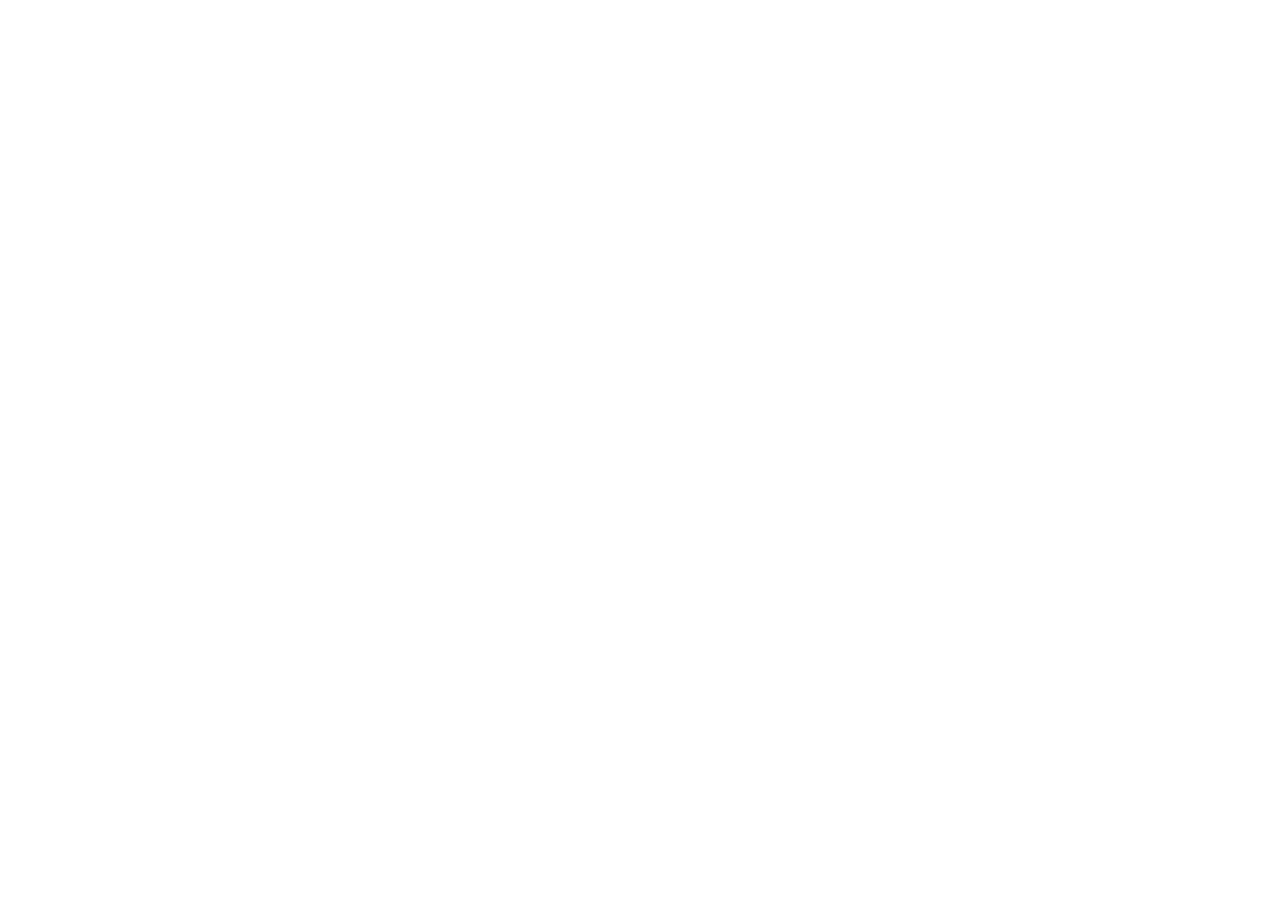
==== index.html @ 9285a858 "docs: Add index.html" ====
<!DOCTYPE html>
<html lang="ja">
<head>
    <meta charset="UTF-8">
    <meta name="viewport" content="width=device-width, initial-scale=1.0">
    <title>C3 | Creative Computing Club</title>
    <link rel="stylesheet" href="style.css">
</head>
<body>

</body>
</html>
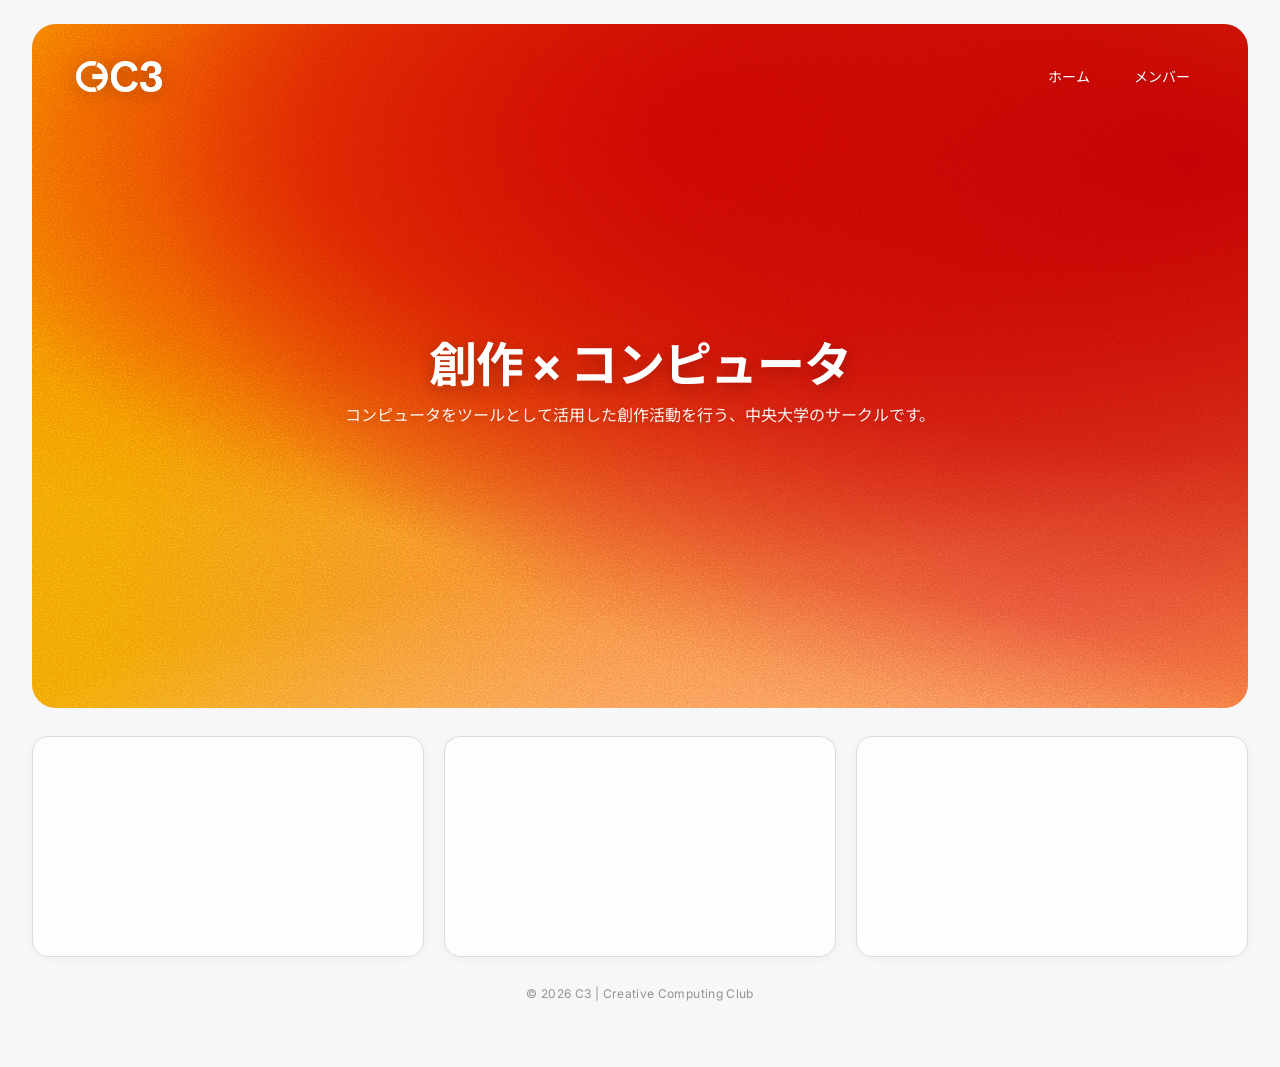
==== commit a59c778a: "feat: implement homepage layout with responsive hero and fluid typography" ====
--- a/index.html
+++ b/index.html
@@ -1,12 +1,116 @@
 <!DOCTYPE html>
 <html lang="ja">
+
 <head>
     <meta charset="UTF-8">
     <meta name="viewport" content="width=device-width, initial-scale=1.0">
     <title>C3 | Creative Computing Club</title>
-    <link rel="stylesheet" href="style.css">
+    <meta name="description" content="Creative Computing Club (C3) - コンピューティングとクリエイティビティの交差する場所">
+    <link rel="preconnect" href="https://fonts.googleapis.com">
+    <link rel="preconnect" href="https://fonts.gstatic.com" crossorigin>
+    <link
+        href="https://fonts.googleapis.com/css2?family=Inter:wght@400;500;600;700;800&family=Noto+Sans+JP:wght@400;500;600;700&display=swap"
+        rel="stylesheet">
+    <link rel="stylesheet" href="css/style.css">
 </head>
+
 <body>
 
+    <div class="site-container">
+        <!-- main visual -->
+        <header class="hero mesh-bg" id="hero">
+            <!-- navigation bar -->
+            <nav class="hero-nav" aria-label="Main Navigation">
+                <a href="/" class="main-logo">
+                    <img src="images/c3_logo_text_white.png" alt="C3 | Creative Computing Club" class="main-logo-img">
+                </a>
+
+                <!-- mobile menu toggle -->
+                <button type="button" class="menu-toggle" id="menu-toggle" aria-expanded="false"
+                    aria-controls="hero-menu" aria-label="メニューを開閉する">
+                    <span class="menu-toggle-bar"></span>
+                    <span class="menu-toggle-bar"></span>
+                    <span class="menu-toggle-bar"></span>
+                </button>
+
+                <!-- navigation links -->
+                <ul class="hero-menu" id="hero-menu">
+                    <li><a href="/" class="hero-menu-link">ホーム</a></li>
+                    <li><a href="/members/" class="hero-menu-link">メンバー</a></li>
+                </ul>
+            </nav>
+
+            <!-- hero content -->
+            <div class="hero-content">
+                <h1 class="hero-title">創作 &times; コンピュータ</h1>
+                <p class="hero-subtitle">コンピュータをツールとして活用した創作活動を行う、中央大学のサークルです。</p>
+            </div>
+        </header>
+
+        <!-- feature grid -->
+        <main>
+            <section class="section-grid" aria-label="Feature Grid">
+                <div class="grid-container">
+                    <div class="grid-item" id="grid-item-1"></div>
+                    <div class="grid-item" id="grid-item-2"></div>
+                    <div class="grid-item" id="grid-item-3"></div>
+                </div>
+            </section>
+        </main>
+
+        <!-- footer credit -->
+        <footer class="site-footer">
+            <p class="site-footer-text">&copy; 2026 C3 | Creative Computing Club</p>
+        </footer>
+    </div>
+
+    <!-- mobile menu script -->
+    <script>
+        document.addEventListener('DOMContentLoaded', () => {
+            const toggle = document.getElementById('menu-toggle');
+            const menu = document.getElementById('hero-menu');
+            const heroContent = document.querySelector('.hero-content');
+
+            function setMenuState(open) {
+                toggle.setAttribute('aria-expanded', open ? 'true' : 'false');
+                menu.classList.toggle('is-active', open);
+                if (heroContent) {
+                    heroContent.classList.toggle('is-blurred', open);
+                }
+            }
+
+            if (toggle && menu) {
+                toggle.addEventListener('click', (e) => {
+                    e.stopPropagation();
+                    const isExpanded = toggle.getAttribute('aria-expanded') === 'true';
+                    setMenuState(!isExpanded);
+                });
+
+                // close menu when clicking outside
+                document.addEventListener('click', (e) => {
+                    if (!toggle.contains(e.target) && !menu.contains(e.target) && menu.classList.contains('is-active')) {
+                        setMenuState(false);
+                    }
+                });
+
+                // close menu with escape key
+                document.addEventListener('keydown', (e) => {
+                    if (e.key === 'Escape' && menu.classList.contains('is-active')) {
+                        setMenuState(false);
+                        toggle.focus();
+                    }
+                });
+
+                // reset on resize to desktop
+                window.addEventListener('resize', () => {
+                    if (window.innerWidth >= 768 && menu.classList.contains('is-active')) {
+                        setMenuState(false);
+                    }
+                });
+            }
+        });
+    </script>
+
 </body>
-</html>
+
+</html>
--- a/css/style.css
+++ b/css/style.css
@@ -0,0 +1,351 @@
+/* reset */
+*,
+*::before,
+*::after {
+    box-sizing: border-box;
+    margin: 0;
+    padding: 0;
+}
+
+:root {
+    /* colors */
+    --bg-page: #f7f7f9;
+    --text-primary: #1a1a1a;
+    --text-secondary: #666666;
+    --text-hero: #ffffff;
+    --card-bg: rgba(255, 255, 255, 0.7);
+    --card-border: #d9d9df;
+
+    /* fonts: Inter for latin/numbers, Noto Sans CJK JP for japanese */
+    --font-base: 'Inter', 'Noto Sans CJK JP', 'Noto Sans JP', sans-serif;
+
+    /* fluid typography (320px to 1200px) */
+    --font-size-100: clamp(0.65rem, 0.61rem + 0.18vw, 0.75rem);
+    --font-size-200: clamp(0.75rem, 0.7rem + 0.23vw, 0.875rem);
+    --font-size-300: clamp(0.85rem, 0.8rem + 0.27vw, 1rem);
+    --font-size-400: clamp(0.95rem, 0.84rem + 0.55vw, 1.25rem);
+    --font-size-500: clamp(1.15rem, 0.93rem + 1.09vw, 1.75rem);
+    --font-size-600: clamp(1.35rem, 1.02rem + 1.64vw, 2.25rem);
+    --font-size-700: clamp(1.65rem, 1.16rem + 2.45vw, 3rem);
+}
+
+html,
+body {
+    width: 100%;
+    min-height: 100%;
+    background-color: var(--bg-page);
+    color: var(--text-primary);
+    font-family: var(--font-base);
+    font-size: var(--font-size-300);
+    line-height: 1.5;
+    -webkit-font-smoothing: antialiased;
+}
+
+a {
+    color: inherit;
+    text-decoration: none;
+}
+
+/* layout container */
+.site-container {
+    width: 100%;
+    max-width: 1280px;
+    margin: 0 auto;
+    padding: 16px 16px 48px;
+}
+
+@media (min-width: 768px) {
+    .site-container {
+        padding: 24px 32px 64px;
+    }
+}
+
+/* main visual */
+.hero {
+    container-type: inline-size;
+    container-name: hero;
+    width: 100%;
+    aspect-ratio: 1 / 1;
+    display: flex;
+    flex-direction: column;
+    justify-content: space-between;
+    overflow: hidden;
+    position: relative;
+    padding: 24px 20px;
+    border-radius: 20px;
+}
+
+@media (min-width: 768px) {
+    .hero {
+        aspect-ratio: 16 / 9;
+        padding: 36px 44px;
+        border-radius: 24px;
+    }
+}
+
+/* mesh gradient background */
+.mesh-bg {
+    background-color: #ffa200;
+    background-image:
+        radial-gradient(80% 80% at 50% 160%, #ffbc85 0%, rgba(255, 188, 133, 0.7) 50%, transparent 100%),
+        radial-gradient(85% 85% at 95% 20%, #ba0104 0%, rgba(186, 1, 4, 0.7) 50%, transparent 100%),
+        radial-gradient(65% 65% at 55% 15%, #db1102 0%, rgba(219, 17, 2, 0.7) 50%, transparent 100%),
+        radial-gradient(50% 50% at 25% 25%, #f36d00 0%, rgba(243, 109, 0, 0.7) 50%, transparent 100%),
+        radial-gradient(80% 80% at 85% 85%, #f86f49 0%, rgba(248, 111, 73, 0.7) 50%, transparent 100%),
+        radial-gradient(90% 90% at 20% 90%, #ee9905 0%, rgba(238, 153, 5, 0.7) 50%, transparent 100%);
+    position: relative;
+    isolation: isolate;
+}
+
+/* noise overlay */
+.mesh-bg::after {
+    content: "";
+    position: absolute;
+    inset: 0;
+    opacity: 0.8;
+    background-image: url("data:image/svg+xml,%3Csvg viewBox='0 0 200 200' xmlns='http://www.w3.org/2000/svg'%3E%3Cfilter id='noiseFilter'%3E%3CfeTurbulence type='fractalNoise' baseFrequency='0.65' numOctaves='3' stitchTiles='stitch'/%3E%3CfeColorMatrix type='saturate' values='0'/%3E%3C/filter%3E%3Crect width='100%25' height='100%25' filter='url(%23noiseFilter)'/%3E%3C/svg%3E");
+    background-repeat: repeat;
+    background-size: 200px 200px;
+    mix-blend-mode: overlay;
+    pointer-events: none;
+    border-radius: inherit;
+}
+
+/* navigation */
+.hero-nav {
+    position: static;
+    display: flex;
+    align-items: center;
+    justify-content: space-between;
+    width: 100%;
+}
+
+.main-logo {
+    display: flex;
+    align-items: center;
+    line-height: 0;
+    position: relative;
+    z-index: 50;
+}
+
+.main-logo-img {
+    height: clamp(20px, 3.5cqw, 32px);
+    width: auto;
+    object-fit: contain;
+    filter: drop-shadow(0 2px 8px rgba(0, 0, 0, 0.25));
+}
+
+/* mobile menu toggle */
+.menu-toggle {
+    width: clamp(28px, 4.8cqw, 36px);
+    height: clamp(28px, 4.8cqw, 36px);
+    aspect-ratio: 1 / 1;
+    display: flex;
+    flex-direction: column;
+    justify-content: center;
+    align-items: center;
+    gap: 5px;
+    background: transparent;
+    border: none;
+    cursor: pointer;
+    padding: 0;
+    position: relative;
+    z-index: 50;
+}
+
+.menu-toggle-bar {
+    width: 80%;
+    height: 2px;
+    background-color: var(--text-hero);
+    border-radius: 2px;
+    transition: transform 0.25s ease, opacity 0.25s ease;
+    box-shadow: 0 1px 3px rgba(0, 0, 0, 0.4);
+}
+
+.menu-toggle[aria-expanded="true"] .menu-toggle-bar:nth-child(1) {
+    transform: translateY(7px) rotate(45deg);
+}
+
+.menu-toggle[aria-expanded="true"] .menu-toggle-bar:nth-child(2) {
+    opacity: 0;
+}
+
+.menu-toggle[aria-expanded="true"] .menu-toggle-bar:nth-child(3) {
+    transform: translateY(-7px) rotate(-45deg);
+}
+
+/* mobile menu overlay */
+.hero-menu {
+    position: absolute;
+    inset: 0;
+    list-style: none;
+    background: transparent;
+    backdrop-filter: blur(18px);
+    -webkit-backdrop-filter: blur(18px);
+    border-radius: inherit;
+    display: flex;
+    flex-direction: column;
+    justify-content: center;
+    align-items: flex-end;
+    padding: 24px;
+    gap: 16px;
+    z-index: 20;
+
+    opacity: 0;
+    visibility: hidden;
+    transition: opacity 0.3s ease, visibility 0.3s ease;
+}
+
+.hero-menu.is-active {
+    opacity: 1;
+    visibility: visible;
+}
+
+.hero-menu-link {
+    font-size: var(--font-size-400);
+    font-weight: normal;
+    color: var(--text-hero);
+    text-align: right;
+    display: inline-block;
+    padding: 8px 0;
+    text-shadow: 0 2px 10px rgba(0, 0, 0, 0.28);
+    filter: drop-shadow(0 2px 6px rgba(0, 0, 0, 0.18));
+    transition: transform 0.2s ease, opacity 0.2s ease;
+}
+
+.hero-menu-link:hover {
+    transform: translateX(-4px);
+    opacity: 0.85;
+}
+
+/* desktop navigation */
+@media (min-width: 768px) {
+    .menu-toggle {
+        display: none;
+    }
+
+    .hero-menu {
+        position: static;
+        inset: auto;
+        background: transparent;
+        backdrop-filter: none;
+        -webkit-backdrop-filter: none;
+        flex-direction: row;
+        align-items: center;
+        justify-content: flex-end;
+        padding: 0;
+        gap: 16px;
+        opacity: 1;
+        visibility: visible;
+        transform: none;
+    }
+
+    .hero-menu-link {
+        font-size: var(--font-size-200);
+        font-weight: normal;
+        text-align: left;
+        padding: 6px 14px;
+        border-radius: 8px;
+        background-color: transparent;
+        filter: none;
+        text-shadow: 0 1px 4px rgba(0, 0, 0, 0.2);
+        transition: background-color 0.25s ease, opacity 0.25s ease;
+    }
+
+    .hero-menu-link:hover {
+        transform: none;
+        opacity: 1;
+        background-color: rgba(255, 255, 255, 0.2);
+    }
+}
+
+/* hero content */
+.hero-content {
+    position: relative;
+    z-index: 2;
+    display: flex;
+    flex-direction: column;
+    justify-content: center;
+    align-items: center;
+    text-align: center;
+    width: 100%;
+    max-width: 900px;
+    color: var(--text-hero);
+    margin: auto;
+    transition: filter 0.3s ease, opacity 0.3s ease;
+}
+
+.hero-content.is-blurred {
+    filter: blur(8px);
+}
+
+.hero-title {
+    font-size: var(--font-size-700);
+    font-weight: bold;
+    letter-spacing: -0.025em;
+    line-height: 1.12;
+    text-shadow: 0 4px 16px rgba(0, 0, 0, 0.25);
+    margin-bottom: 12px;
+    text-align: center;
+}
+
+.hero-subtitle {
+    font-size: var(--font-size-300);
+    font-weight: normal;
+    line-height: 1.5;
+    text-shadow: 0 2px 8px rgba(0, 0, 0, 0.2);
+    opacity: 0.94;
+    max-width: 600px;
+    text-align: center;
+}
+
+/* grid section */
+.section-grid {
+    width: 100%;
+    padding-top: 20px;
+}
+
+@media (min-width: 768px) {
+    .section-grid {
+        padding-top: 28px;
+    }
+}
+
+.grid-container {
+    width: 100%;
+    display: grid;
+    grid-template-columns: 1fr;
+    gap: 16px;
+}
+
+@media (min-width: 768px) {
+    .grid-container {
+        grid-template-columns: repeat(3, 1fr);
+        gap: 20px;
+    }
+}
+
+.grid-item {
+    aspect-ratio: 16 / 9;
+    width: 100%;
+    background-color: var(--card-bg);
+    border: 1px solid var(--card-border);
+    border-radius: 16px;
+    backdrop-filter: blur(12px);
+    -webkit-backdrop-filter: blur(12px);
+    box-shadow: 0 2px 8px rgba(0, 0, 0, 0.04);
+}
+
+/* footer */
+.site-footer {
+    width: 100%;
+    padding-top: 28px;
+    text-align: center;
+}
+
+.site-footer-text {
+    color: var(--text-primary);
+    opacity: 0.45;
+    font-size: var(--font-size-100);
+    letter-spacing: 0.03em;
+}
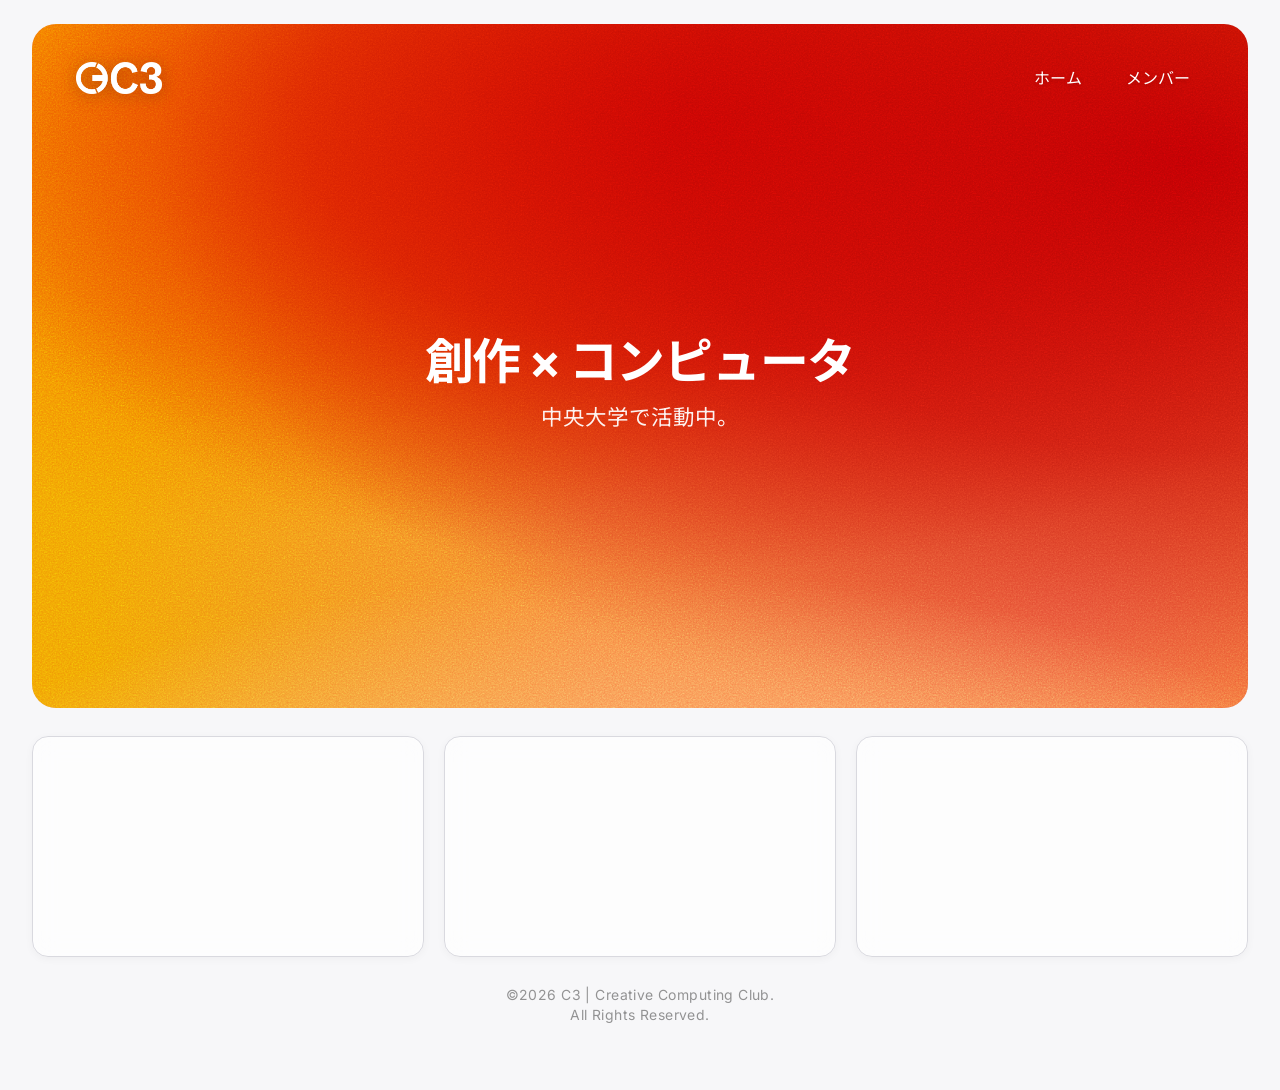
==== commit c11ec246: "style: adjust typography scale and refine homepage content" ====
--- a/index.html
+++ b/index.html
@@ -43,7 +43,7 @@
             <!-- hero content -->
             <div class="hero-content">
                 <h1 class="hero-title">創作 &times; コンピュータ</h1>
-                <p class="hero-subtitle">コンピュータをツールとして活用した創作活動を行う、中央大学のサークルです。</p>
+                <p class="hero-subtitle">中央大学で活動中。</p>
             </div>
         </header>
 
@@ -60,7 +60,10 @@
 
         <!-- footer credit -->
         <footer class="site-footer">
-            <p class="site-footer-text">&copy; 2026 C3 | Creative Computing Club</p>
+            <p class="site-footer-text">
+                &copy;2026 C3 | Creative Computing Club.
+                <br />All Rights Reserved.
+            </p>
         </footer>
     </div>
 
--- a/css/style.css
+++ b/css/style.css
@@ -13,6 +13,8 @@
     --text-primary: #1a1a1a;
     --text-secondary: #666666;
     --text-hero: #ffffff;
+    --color-primary: #ff4500;
+    --color-main: var(--color-primary);
     --card-bg: rgba(255, 255, 255, 0.7);
     --card-border: #d9d9df;
 
@@ -20,13 +22,13 @@
     --font-base: 'Inter', 'Noto Sans CJK JP', 'Noto Sans JP', sans-serif;
 
     /* fluid typography (320px to 1200px) */
-    --font-size-100: clamp(0.65rem, 0.61rem + 0.18vw, 0.75rem);
-    --font-size-200: clamp(0.75rem, 0.7rem + 0.23vw, 0.875rem);
-    --font-size-300: clamp(0.85rem, 0.8rem + 0.27vw, 1rem);
-    --font-size-400: clamp(0.95rem, 0.84rem + 0.55vw, 1.25rem);
-    --font-size-500: clamp(1.15rem, 0.93rem + 1.09vw, 1.75rem);
-    --font-size-600: clamp(1.35rem, 1.02rem + 1.64vw, 2.25rem);
-    --font-size-700: clamp(1.65rem, 1.16rem + 2.45vw, 3rem);
+    --font-size-100: clamp(0.75rem, 0.73rem + 0.11vw, 0.8125rem);
+    --font-size-200: clamp(0.875rem, 0.85rem + 0.11vw, 0.9375rem);
+    --font-size-300: clamp(1rem, 0.97rem + 0.14vw, 1.075rem);
+    --font-size-400: clamp(1.125rem, 1.08rem + 0.23vw, 1.25rem);
+    --font-size-500: clamp(1.35rem, 1.24rem + 0.55vw, 1.65rem);
+    --font-size-600: clamp(1.6rem, 1.41rem + 0.95vw, 2.125rem);
+    --font-size-700: clamp(2rem, 1.69rem + 1.55vw, 2.85rem);
 }
 
 html,
@@ -71,7 +73,7 @@
     justify-content: space-between;
     overflow: hidden;
     position: relative;
-    padding: 24px 20px;
+    padding: 20px;
     border-radius: 20px;
 }
 
@@ -284,18 +286,16 @@
     font-weight: bold;
     letter-spacing: -0.025em;
     line-height: 1.12;
-    text-shadow: 0 4px 16px rgba(0, 0, 0, 0.25);
     margin-bottom: 12px;
     text-align: center;
 }
 
 .hero-subtitle {
-    font-size: var(--font-size-300);
+    font-size: var(--font-size-400);
     font-weight: normal;
     line-height: 1.5;
-    text-shadow: 0 2px 8px rgba(0, 0, 0, 0.2);
     opacity: 0.94;
-    max-width: 600px;
+    max-width: 720px;
     text-align: center;
 }
 
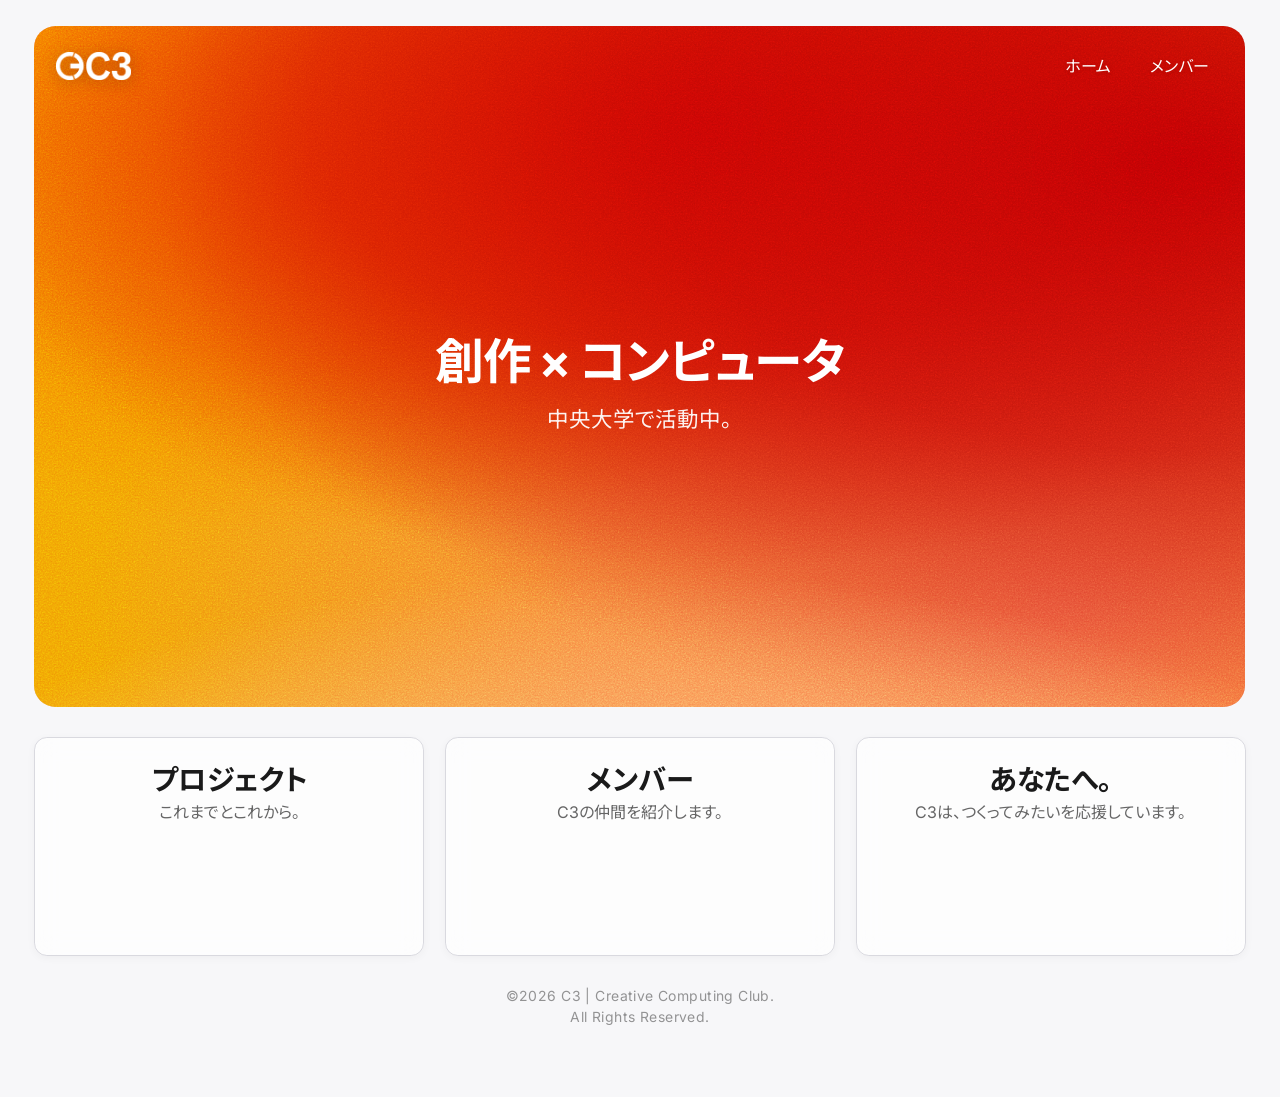
==== commit 3146858f: "refactor: modularize css and create shared header/footer components" ====
--- a/index.html
+++ b/index.html
@@ -5,13 +5,16 @@
     <meta charset="UTF-8">
     <meta name="viewport" content="width=device-width, initial-scale=1.0">
     <title>C3 | Creative Computing Club</title>
-    <meta name="description" content="Creative Computing Club (C3) - コンピューティングとクリエイティビティの交差する場所">
+    <meta name="description"
+        content="C3 | Creative Computing Club - 中央大学市ヶ谷田町キャンパス（国際情報学部/iTL）を拠点に、コンピュータをツールとして用いた創作活動を展開するサークルです。">
     <link rel="preconnect" href="https://fonts.googleapis.com">
     <link rel="preconnect" href="https://fonts.gstatic.com" crossorigin>
     <link
         href="https://fonts.googleapis.com/css2?family=Inter:wght@400;500;600;700;800&family=Noto+Sans+JP:wght@400;500;600;700&display=swap"
         rel="stylesheet">
-    <link rel="stylesheet" href="css/style.css">
+    <link rel="stylesheet" href="css/common.css">
+    <link rel="stylesheet" href="css/index.css">
+    <script src="/js/components.js" defer></script>
 </head>
 
 <body>
@@ -51,20 +54,24 @@
         <main>
             <section class="section-grid" aria-label="Feature Grid">
                 <div class="grid-container">
-                    <div class="grid-item" id="grid-item-1"></div>
-                    <div class="grid-item" id="grid-item-2"></div>
-                    <div class="grid-item" id="grid-item-3"></div>
+                    <a href="#" class="grid-item" id="grid-item-1">
+                        <h2 class="grid-item-title">プロジェクト</h2>
+                        <p class="grid-item-subtitle">これまでとこれから。</p>
+                    </a>
+                    <a href="/members/" class="grid-item" id="grid-item-2">
+                        <h2 class="grid-item-title">メンバー</h2>
+                        <p class="grid-item-subtitle">C3の仲間を紹介します。</p>
+                    </a>
+                    <a href="#" class="grid-item" id="grid-item-3">
+                        <h2 class="grid-item-title">あなたへ。</h2>
+                        <p class="grid-item-subtitle">C3は、つくってみたいを応援しています。</p>
+                    </a>
                 </div>
             </section>
         </main>
 
         <!-- footer credit -->
-        <footer class="site-footer">
-            <p class="site-footer-text">
-                &copy;2026 C3 | Creative Computing Club.
-                <br />All Rights Reserved.
-            </p>
-        </footer>
+        <site-footer></site-footer>
     </div>
 
     <!-- mobile menu script -->
--- a/css/common.css
+++ b/css/common.css
@@ -0,0 +1,366 @@
+/* reset */
+*,
+*::before,
+*::after {
+    box-sizing: border-box;
+    margin: 0;
+    padding: 0;
+}
+
+:root {
+    /* colors */
+    --bg-page: #f7f7f9;
+    /* page canvas background */
+    --text-primary: #1a1a1a;
+    /* body text and primary headings */
+    --text-secondary: #666666;
+    /* secondary text, captions, and muted labels */
+    --text-hero: #ffffff;
+    /* high-contrast text on hero or dark backgrounds */
+    --color-primary: #ff4500;
+    /* brand accent, primary buttons, key highlights */
+    --color-primary-rgb: 255, 69, 0;
+    /* rgb channels for opacity mixing */
+    --color-main: var(--color-primary);
+    /* alias for primary brand accent */
+    --header-link-hover-opacity: 0.08;
+    /* site-header link hover background opacity */
+    --header-link-hover-bg: rgba(var(--color-primary-rgb), var(--header-link-hover-opacity));
+    /* site-header link hover background color */
+    --card-bg: rgba(255, 255, 255, 0.7);
+    /* glass card and panel background */
+    --card-border: #d9d9df;
+    /* subtle border for glass cards and panels */
+    --header-bg: #242428;
+    /* common header gray background */
+    --header-border: rgba(255, 255, 255, 0.08);
+    /* subtle border for dark header */
+    --header-text: #ffffff;
+    /* header navigation text */
+
+    /* shadows */
+    --shadow-sm: 0 1px 3px rgba(0, 0, 0, 0.06);
+    /* low elevation, default buttons and small items */
+    --shadow-md: 0 4px 12px rgba(0, 0, 0, 0.08);
+    /* medium elevation, hovered items and popovers */
+    --shadow-card: 0 2px 8px rgba(0, 0, 0, 0.04);
+    /* soft ambient shadow for cards and containers */
+    --drop-shadow-sm: drop-shadow(0 2px 4px rgba(0, 0, 0, 0.15));
+    /* subtle outline for small transparent graphics */
+    --drop-shadow-md: drop-shadow(0 2px 8px rgba(0, 0, 0, 0.25));
+    /* prominent outline for logos and transparent assets */
+
+    /* interactions */
+    --hover-darken: brightness(0.90);
+    /* slight tone reduction on hover */
+    --active-darken: brightness(0.82);
+    /* deeper tone reduction on click or press */
+    --transition-fast: 0.2s ease;
+    /* quick timing for hover, active, and focus states */
+
+    /* fonts: "Inter" for latin/numbers, "Noto Sans CJK JP" for japanese */
+    --font-base: 'Inter', 'Noto Sans CJK JP', 'Noto Sans JP', sans-serif;
+
+    /* font size (320px to 1200px) */
+    --font-size-100: clamp(0.75rem, 0.73rem + 0.11vw, 0.8125rem);
+    /* captions, fine print, and footer text */
+    --font-size-200: clamp(0.875rem, 0.85rem + 0.11vw, 0.9375rem);
+    /* buttons, navigation links, and small labels */
+    --font-size-300: clamp(1rem, 0.97rem + 0.14vw, 1.075rem);
+    /* default body reading text */
+    --font-size-400: clamp(1.125rem, 1.08rem + 0.23vw, 1.25rem);
+    /* subheadings, lead text, and hero subtitle */
+    --font-size-500: clamp(1.25rem, 1.1rem + 0.73vw, 1.65rem);
+    /* tertiary headings and sub-section titles */
+    --font-size-600: clamp(1.4rem, 1.14rem + 1.32vw, 2.125rem);
+    /* secondary headings and section titles */
+    --font-size-700: clamp(1.65rem, 1.21rem + 2.18vw, 2.85rem);
+    /* primary display headings and hero title */
+}
+
+html,
+body {
+    width: 100%;
+    min-height: 100%;
+    background-color: var(--bg-page);
+    color: var(--text-primary);
+    font-family: var(--font-base);
+    font-size: var(--font-size-300);
+    line-height: 1.5;
+    -webkit-font-smoothing: antialiased;
+    font-feature-settings: "palt" 1;
+    hanging-punctuation: first last;
+    text-spacing-trim: trim-start;
+}
+
+a {
+    color: inherit;
+    text-decoration: none;
+}
+
+/* layout container */
+.site-container {
+    width: 100%;
+    max-width: 1280px;
+    margin: 0 auto;
+    padding: 1rem 1rem 3rem;
+}
+
+@media (min-width: 768px) {
+    .site-container {
+        padding: 1.5rem 2rem 4rem;
+    }
+}
+
+/* footer */
+.site-footer {
+    width: 100%;
+    padding-top: 1.75rem;
+    text-align: center;
+}
+
+.site-footer-text {
+    color: var(--text-primary);
+    opacity: 0.45;
+    font-size: var(--font-size-100);
+    letter-spacing: 0.03em;
+}
+
+/* buttons */
+.btn {
+    display: inline-flex;
+    align-items: center;
+    justify-content: center;
+    padding: 0.625rem 1.5rem;
+    border-radius: 0.375rem;
+    font-size: var(--font-size-200);
+    font-weight: 500;
+    line-height: 1.5;
+    cursor: pointer;
+    border: none;
+    text-decoration: none;
+    box-shadow: var(--shadow-sm);
+    transition: filter var(--transition-fast),
+        box-shadow var(--transition-fast),
+        transform var(--transition-fast);
+}
+
+.btn:hover {
+    filter: var(--hover-darken);
+    box-shadow: var(--shadow-md);
+}
+
+.btn:active {
+    filter: var(--active-darken);
+    transform: translateY(1px);
+}
+
+.btn-primary {
+    background-color: var(--color-primary);
+    color: var(--text-hero);
+}
+
+.btn-secondary {
+    background-color: #ffffff;
+    color: var(--text-primary);
+    border: 1px solid var(--card-border);
+}
+
+/* mesh gradient background */
+.mesh-bg {
+    background-color: #ffa200;
+    background-image:
+        radial-gradient(80% 80% at 50% 160%, #ffbc85 0%, rgba(255, 188, 133, 0.7) 50%, transparent 100%),
+        radial-gradient(85% 85% at 95% 20%, #ba0104 0%, rgba(186, 1, 4, 0.7) 50%, transparent 100%),
+        radial-gradient(65% 65% at 55% 15%, #db1102 0%, rgba(219, 17, 2, 0.7) 50%, transparent 100%),
+        radial-gradient(50% 50% at 25% 25%, #f36d00 0%, rgba(243, 109, 0, 0.7) 50%, transparent 100%),
+        radial-gradient(80% 80% at 85% 85%, #f86f49 0%, rgba(248, 111, 73, 0.7) 50%, transparent 100%),
+        radial-gradient(90% 90% at 20% 90%, #ee9905 0%, rgba(238, 153, 5, 0.7) 50%, transparent 100%);
+    position: relative;
+    isolation: isolate;
+}
+
+/* noise overlay */
+.mesh-bg::after {
+    content: "";
+    position: absolute;
+    inset: 0;
+    opacity: 0.8;
+    background-image: url("data:image/svg+xml,%3Csvg viewBox='0 0 200 200' xmlns='http://www.w3.org/2000/svg'%3E%3Cfilter id='noiseFilter'%3E%3CfeTurbulence type='fractalNoise' baseFrequency='0.65' numOctaves='3' stitchTiles='stitch'/%3E%3CfeColorMatrix type='saturate' values='0'/%3E%3C/filter%3E%3Crect width='100%25' height='100%25' filter='url(%23noiseFilter)'/%3E%3C/svg%3E");
+    background-repeat: repeat;
+    background-size: 200px 200px;
+    mix-blend-mode: overlay;
+    pointer-events: none;
+    border-radius: inherit;
+}
+
+/* custom elements */
+site-header,
+site-footer {
+    display: block;
+    width: 100%;
+}
+
+/* common header (for subpages) */
+.site-header {
+    width: 100%;
+    background-color: var(--card-bg);
+    border: 1px solid var(--card-border);
+    backdrop-filter: blur(20px);
+    -webkit-backdrop-filter: blur(20px);
+    box-shadow: var(--shadow-card);
+    border-radius: 1rem;
+    padding: 1rem;
+    margin-bottom: 1.25rem;
+    position: relative;
+    z-index: 50;
+}
+
+@media (min-width: 768px) {
+    .site-header {
+        border-radius: 1.25rem;
+        padding: 1.25rem;
+        margin-bottom: 1.75rem;
+    }
+}
+
+.site-nav {
+    display: flex;
+    align-items: center;
+    justify-content: space-between;
+    width: 100%;
+}
+
+.site-logo {
+    display: flex;
+    align-items: center;
+    line-height: 0;
+}
+
+.site-logo-img {
+    height: clamp(20px, 3.5vw, 28px);
+    width: auto;
+    object-fit: contain;
+}
+
+/* mobile menu toggle */
+.site-menu-toggle {
+    width: 32px;
+    height: 32px;
+    display: flex;
+    flex-direction: column;
+    justify-content: center;
+    align-items: center;
+    gap: 0.3125rem;
+    background: transparent;
+    border: none;
+    cursor: pointer;
+    padding: 0;
+    position: relative;
+    z-index: 50;
+}
+
+.site-menu-toggle-bar {
+    width: 20px;
+    height: 2px;
+    background-color: var(--text-primary);
+    border-radius: 0.125rem;
+    transition: transform 0.25s ease, opacity 0.25s ease;
+}
+
+.site-menu-toggle[aria-expanded="true"] .site-menu-toggle-bar:nth-child(1) {
+    transform: translateY(7px) rotate(45deg);
+}
+
+.site-menu-toggle[aria-expanded="true"] .site-menu-toggle-bar:nth-child(2) {
+    opacity: 0;
+}
+
+.site-menu-toggle[aria-expanded="true"] .site-menu-toggle-bar:nth-child(3) {
+    transform: translateY(-7px) rotate(-45deg);
+}
+
+/* mobile menu overlay (バーと間を開けて右端をバーと揃える & すりガラスブラー強化) */
+.site-menu {
+    position: absolute;
+    top: calc(100% + 0.625rem);
+    right: 0;
+    min-width: 160px;
+    list-style: none;
+    background-color: var(--card-bg);
+    border: 1px solid var(--card-border);
+    backdrop-filter: blur(24px);
+    -webkit-backdrop-filter: blur(24px);
+    box-shadow: var(--shadow-md);
+    border-radius: 0.75rem;
+    display: flex;
+    flex-direction: column;
+    padding: 0.75rem;
+    gap: 0.375rem;
+    opacity: 0;
+    visibility: hidden;
+    transform: translateY(-8px);
+    transition: opacity 0.25s ease, transform 0.25s ease, visibility 0.25s ease;
+    z-index: 60;
+}
+
+.site-menu.is-active {
+    opacity: 1;
+    visibility: visible;
+    transform: translateY(0);
+}
+
+.site-menu-link {
+    font-size: var(--font-size-300);
+    font-weight: 500;
+    color: var(--text-primary);
+    display: block;
+    padding: 0.375rem 0.625rem;
+    border-radius: 0.375rem;
+    transition: color var(--transition-fast), background-color var(--transition-fast);
+}
+
+.site-menu-link:hover {
+    color: var(--color-primary);
+    background-color: var(--header-link-hover-bg);
+}
+
+/* desktop navigation */
+@media (min-width: 768px) {
+    .site-menu-toggle {
+        display: none;
+    }
+
+    .site-menu {
+        position: static;
+        inset: auto;
+        min-width: auto;
+        background: transparent;
+        backdrop-filter: none;
+        -webkit-backdrop-filter: none;
+        border: none;
+        box-shadow: none;
+        border-radius: 0;
+        flex-direction: row;
+        align-items: center;
+        padding: 0;
+        gap: 0.5rem;
+        opacity: 1;
+        visibility: visible;
+        transform: none;
+    }
+
+    .site-menu-link {
+        font-size: var(--font-size-200);
+        font-weight: 500;
+        color: var(--text-primary);
+        padding: 0.375rem 0.875rem;
+        border-radius: 0.375rem;
+        transition: color var(--transition-fast), background-color var(--transition-fast);
+    }
+
+    .site-menu-link:hover {
+        color: var(--color-primary);
+        background-color: var(--header-link-hover-bg);
+    }
+}
--- a/css/index.css
+++ b/css/index.css
@@ -0,0 +1,316 @@
+/* main visual */
+.hero {
+    container-type: inline-size;
+    container-name: hero;
+    width: 100%;
+    aspect-ratio: 1 / 1;
+    display: flex;
+    flex-direction: column;
+    justify-content: space-between;
+    overflow: hidden;
+    position: relative;
+    padding: 1rem;
+    border-radius: 1rem;
+}
+
+@media (min-width: 768px) {
+    .hero {
+        padding: 1.25rem;
+        border-radius: 1.25rem;
+    }
+}
+
+@media (min-width: 768px) and (orientation: landscape) {
+    .hero {
+        aspect-ratio: 16 / 9;
+    }
+}
+
+/* mesh gradient background */
+.mesh-bg {
+    background-color: #ffa200;
+    background-image:
+        radial-gradient(80% 80% at 50% 160%, #ffbc85 0%, rgba(255, 188, 133, 0.7) 50%, transparent 100%),
+        radial-gradient(85% 85% at 95% 20%, #ba0104 0%, rgba(186, 1, 4, 0.7) 50%, transparent 100%),
+        radial-gradient(65% 65% at 55% 15%, #db1102 0%, rgba(219, 17, 2, 0.7) 50%, transparent 100%),
+        radial-gradient(50% 50% at 25% 25%, #f36d00 0%, rgba(243, 109, 0, 0.7) 50%, transparent 100%),
+        radial-gradient(80% 80% at 85% 85%, #f86f49 0%, rgba(248, 111, 73, 0.7) 50%, transparent 100%),
+        radial-gradient(90% 90% at 20% 90%, #ee9905 0%, rgba(238, 153, 5, 0.7) 50%, transparent 100%);
+    position: relative;
+    isolation: isolate;
+}
+
+/* noise overlay */
+.mesh-bg::after {
+    content: "";
+    position: absolute;
+    inset: 0;
+    opacity: 0.8;
+    background-image: url("data:image/svg+xml,%3Csvg viewBox='0 0 200 200' xmlns='http://www.w3.org/2000/svg'%3E%3Cfilter id='noiseFilter'%3E%3CfeTurbulence type='fractalNoise' baseFrequency='0.65' numOctaves='3' stitchTiles='stitch'/%3E%3CfeColorMatrix type='saturate' values='0'/%3E%3C/filter%3E%3Crect width='100%25' height='100%25' filter='url(%23noiseFilter)'/%3E%3C/svg%3E");
+    background-repeat: repeat;
+    background-size: 200px 200px;
+    mix-blend-mode: overlay;
+    pointer-events: none;
+    border-radius: inherit;
+}
+
+/* navigation */
+.hero-nav {
+    position: static;
+    display: flex;
+    align-items: center;
+    justify-content: space-between;
+    width: 100%;
+}
+
+.main-logo {
+    display: flex;
+    align-items: center;
+    line-height: 0;
+    position: relative;
+    z-index: 50;
+}
+
+.main-logo-img {
+    height: clamp(20px, 3.5vw, 28px);
+    width: auto;
+    object-fit: contain;
+    filter: var(--drop-shadow-md);
+}
+
+/* mobile menu toggle */
+.menu-toggle {
+    width: 32px;
+    height: 32px;
+    display: flex;
+    flex-direction: column;
+    justify-content: center;
+    align-items: center;
+    gap: 0.3125rem;
+    background: transparent;
+    border: none;
+    cursor: pointer;
+    padding: 0;
+    position: relative;
+    z-index: 50;
+}
+
+.menu-toggle-bar {
+    width: 20px;
+    height: 2px;
+    background-color: var(--text-hero);
+    border-radius: 0.125rem;
+    transition: transform 0.25s ease, opacity 0.25s ease;
+    box-shadow: 0 1px 3px rgba(0, 0, 0, 0.4);
+}
+
+.menu-toggle[aria-expanded="true"] .menu-toggle-bar:nth-child(1) {
+    transform: translateY(7px) rotate(45deg);
+}
+
+.menu-toggle[aria-expanded="true"] .menu-toggle-bar:nth-child(2) {
+    opacity: 0;
+}
+
+.menu-toggle[aria-expanded="true"] .menu-toggle-bar:nth-child(3) {
+    transform: translateY(-7px) rotate(-45deg);
+}
+
+/* mobile menu overlay */
+.hero-menu {
+    position: absolute;
+    inset: 0;
+    list-style: none;
+    background: transparent;
+    backdrop-filter: blur(18px);
+    -webkit-backdrop-filter: blur(18px);
+    border-radius: inherit;
+    display: flex;
+    flex-direction: column;
+    justify-content: center;
+    align-items: flex-end;
+    padding: 1.5rem;
+    gap: 1rem;
+    z-index: 20;
+
+    opacity: 0;
+    visibility: hidden;
+    transition: opacity 0.3s ease, visibility 0.3s ease;
+}
+
+.hero-menu.is-active {
+    opacity: 1;
+    visibility: visible;
+}
+
+.hero-menu-link {
+    font-size: var(--font-size-400);
+    font-weight: normal;
+    color: var(--text-hero);
+    text-align: right;
+    display: inline-block;
+    padding: 0.5rem 0;
+    text-shadow: 0 2px 10px rgba(0, 0, 0, 0.28);
+    filter: drop-shadow(0 2px 6px rgba(0, 0, 0, 0.18));
+    transition: transform 0.2s ease, opacity 0.2s ease;
+}
+
+.hero-menu-link:hover {
+    transform: translateX(-4px);
+    opacity: 0.85;
+}
+
+/* desktop navigation */
+@media (min-width: 768px) {
+    .menu-toggle {
+        display: none;
+    }
+
+    .hero-menu {
+        position: static;
+        inset: auto;
+        background: transparent;
+        backdrop-filter: none;
+        -webkit-backdrop-filter: none;
+        flex-direction: row;
+        align-items: center;
+        justify-content: flex-end;
+        padding: 0;
+        gap: 0.5rem;
+        opacity: 1;
+        visibility: visible;
+        transform: none;
+    }
+
+    .hero-menu-link {
+        font-size: var(--font-size-200);
+        font-weight: normal;
+        text-align: left;
+        padding: 0.375rem 0.875rem;
+        border-radius: 0.375rem;
+        background-color: transparent;
+        filter: none;
+        text-shadow: 0 1px 4px rgba(0, 0, 0, 0.2);
+        transition: background-color 0.25s ease, opacity 0.25s ease;
+    }
+
+    .hero-menu-link:hover {
+        transform: none;
+        opacity: 1;
+        background-color: rgba(255, 255, 255, 0.2);
+    }
+}
+
+/* hero content */
+.hero-content {
+    position: relative;
+    z-index: 2;
+    display: flex;
+    flex-direction: column;
+    justify-content: center;
+    align-items: center;
+    text-align: center;
+    width: 100%;
+    max-width: 900px;
+    color: var(--text-hero);
+    margin: auto;
+    transition: filter 0.3s ease, opacity 0.3s ease;
+}
+
+.hero-content.is-blurred {
+    filter: blur(8px);
+}
+
+.hero-title {
+    font-size: var(--font-size-700);
+    font-weight: bold;
+    letter-spacing: -0.025em;
+    line-height: 1.12;
+    margin-bottom: 0.75rem;
+    text-align: center;
+}
+
+.hero-subtitle {
+    font-size: var(--font-size-400);
+    font-weight: normal;
+    line-height: 1.5;
+    opacity: 0.94;
+    max-width: 720px;
+    text-align: center;
+}
+
+/* grid section */
+.section-grid {
+    width: 100%;
+    padding-top: 1.25rem;
+}
+
+@media (min-width: 768px) {
+    .section-grid {
+        padding-top: 1.75rem;
+    }
+}
+
+.grid-container {
+    width: 100%;
+    display: grid;
+    grid-template-columns: 1fr;
+    gap: 1rem;
+}
+
+@media (min-width: 768px) {
+    .grid-container {
+        grid-template-columns: repeat(3, 1fr);
+        gap: 1.25rem;
+    }
+}
+
+.grid-item {
+    aspect-ratio: 16 / 9;
+    width: 100%;
+    background-color: var(--card-bg);
+    border: 1px solid var(--card-border);
+    border-radius: 0.75rem;
+    backdrop-filter: blur(12px);
+    -webkit-backdrop-filter: blur(12px);
+    box-shadow: var(--shadow-card);
+    display: flex;
+    flex-direction: column;
+    justify-content: flex-start;
+    align-items: center;
+    text-align: center;
+    padding: 1.5rem 1rem;
+    text-decoration: none;
+    color: inherit;
+    transition: filter var(--transition-fast),
+        box-shadow var(--transition-fast),
+        transform var(--transition-fast);
+}
+
+a.grid-item {
+    cursor: pointer;
+}
+
+a.grid-item:hover {
+    filter: var(--hover-darken);
+    box-shadow: var(--shadow-md);
+}
+
+a.grid-item:active {
+    filter: var(--active-darken);
+    transform: translateY(1px);
+}
+
+.grid-item-title {
+    font-size: var(--font-size-500);
+    font-weight: 700;
+    color: var(--text-primary);
+    line-height: 1.2;
+    margin-bottom: 0.25rem;
+}
+
+.grid-item-subtitle {
+    font-size: var(--font-size-200);
+    color: var(--text-secondary);
+    line-height: 1.3;
+}
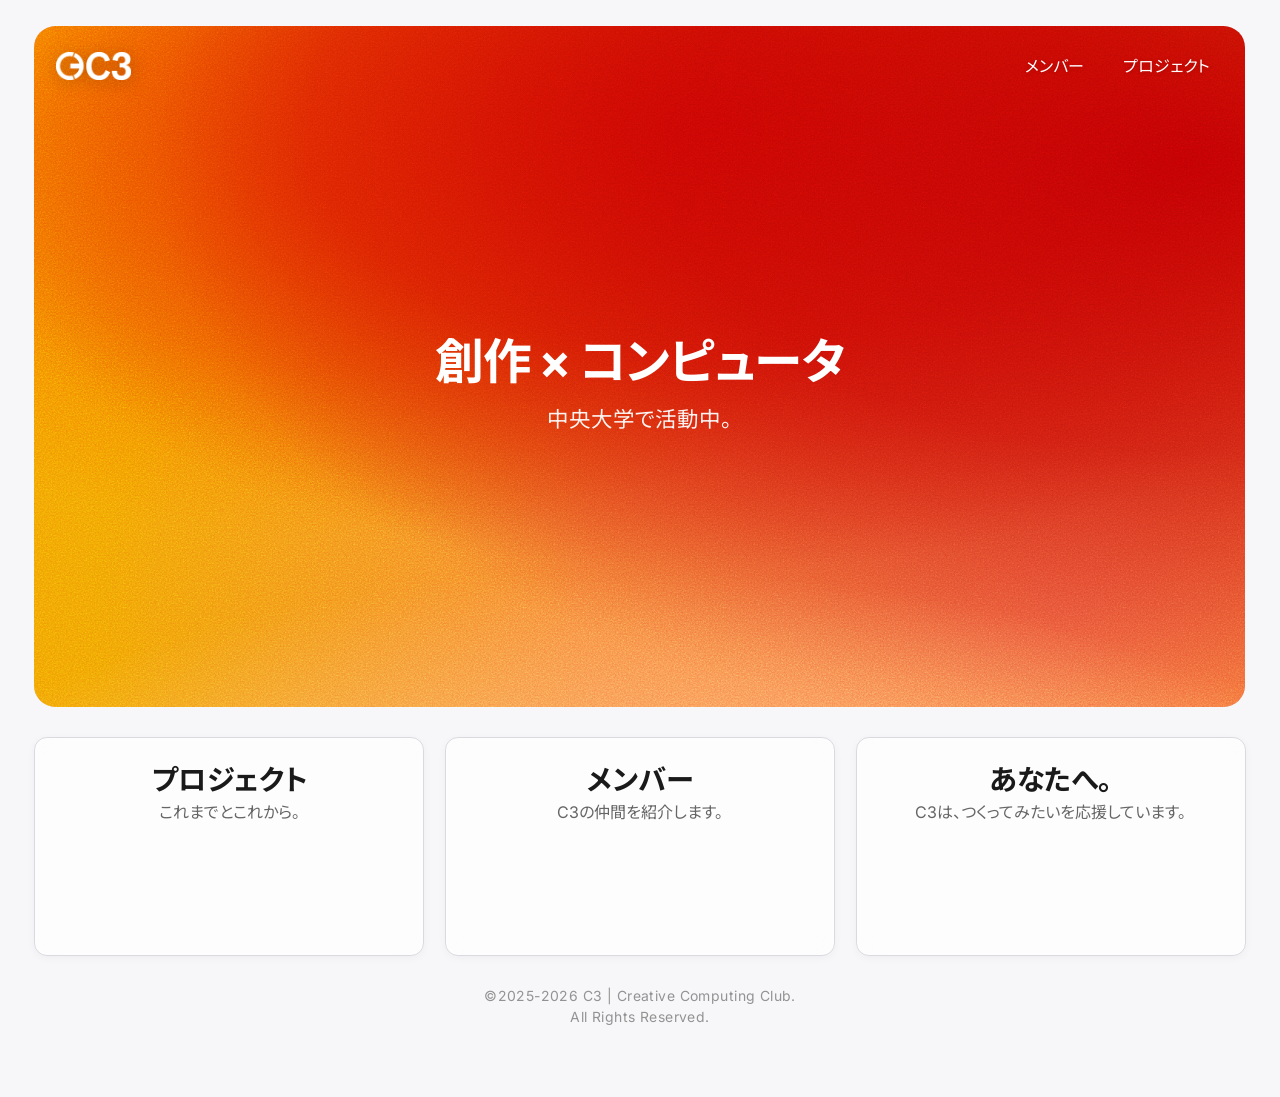
==== commit eab21f6f: "feat: add initial projects page with placeholder data and update navigation" ====
--- a/index.html
+++ b/index.html
@@ -38,8 +38,8 @@
 
                 <!-- navigation links -->
                 <ul class="hero-menu" id="hero-menu">
-                    <li><a href="/" class="hero-menu-link">ホーム</a></li>
                     <li><a href="/members/" class="hero-menu-link">メンバー</a></li>
+                    <li><a href="/projects/" class="hero-menu-link">プロジェクト</a></li>
                 </ul>
             </nav>
 
@@ -54,7 +54,7 @@
         <main>
             <section class="section-grid" aria-label="Feature Grid">
                 <div class="grid-container">
-                    <a href="#" class="grid-item" id="grid-item-1">
+                    <a href="/projects/" class="grid-item" id="grid-item-1">
                         <h2 class="grid-item-title">プロジェクト</h2>
                         <p class="grid-item-subtitle">これまでとこれから。</p>
                     </a>
--- a/css/common.css
+++ b/css/common.css
@@ -195,7 +195,20 @@
 }
 
 /* custom elements */
-site-header,
+site-header {
+    display: block;
+    width: 100%;
+    position: sticky;
+    top: 1rem;
+    z-index: 100;
+}
+
+@media (min-width: 768px) {
+    site-header {
+        top: 1.5rem;
+    }
+}
+
 site-footer {
     display: block;
     width: 100%;
@@ -204,16 +217,27 @@
 /* common header (for subpages) */
 .site-header {
     width: 100%;
-    background-color: var(--card-bg);
-    border: 1px solid var(--card-border);
-    backdrop-filter: blur(20px);
-    -webkit-backdrop-filter: blur(20px);
-    box-shadow: var(--shadow-card);
     border-radius: 1rem;
     padding: 1rem;
     margin-bottom: 1.25rem;
     position: relative;
     z-index: 50;
+    isolation: isolate;
+}
+
+/* header blur background */
+.site-header::before {
+    content: "";
+    position: absolute;
+    inset: 0;
+    background-color: rgba(247, 247, 249, 0.75);
+    border: 1px solid var(--card-border);
+    border-radius: inherit;
+    box-shadow: var(--shadow-card);
+    backdrop-filter: blur(16px);
+    -webkit-backdrop-filter: blur(16px);
+    z-index: -1;
+    pointer-events: none;
 }
 
 @media (min-width: 768px) {
@@ -280,17 +304,17 @@
     transform: translateY(-7px) rotate(-45deg);
 }
 
-/* mobile menu overlay (バーと間を開けて右端をバーと揃える & すりガラスブラー強化) */
+/* mobile menu overlay */
 .site-menu {
     position: absolute;
     top: calc(100% + 0.625rem);
     right: 0;
-    min-width: 160px;
+    width: max-content;
     list-style: none;
-    background-color: var(--card-bg);
+    background-color: rgba(247, 247, 249, 0.8);
     border: 1px solid var(--card-border);
-    backdrop-filter: blur(24px);
-    -webkit-backdrop-filter: blur(24px);
+    backdrop-filter: blur(16px);
+    -webkit-backdrop-filter: blur(16px);
     box-shadow: var(--shadow-md);
     border-radius: 0.75rem;
     display: flex;
@@ -315,6 +339,8 @@
     font-weight: 500;
     color: var(--text-primary);
     display: block;
+    text-align: right;
+    white-space: nowrap;
     padding: 0.375rem 0.625rem;
     border-radius: 0.375rem;
     transition: color var(--transition-fast), background-color var(--transition-fast);
@@ -334,6 +360,7 @@
     .site-menu {
         position: static;
         inset: auto;
+        width: auto;
         min-width: auto;
         background: transparent;
         backdrop-filter: none;
@@ -354,6 +381,7 @@
         font-size: var(--font-size-200);
         font-weight: 500;
         color: var(--text-primary);
+        text-align: left;
         padding: 0.375rem 0.875rem;
         border-radius: 0.375rem;
         transition: color var(--transition-fast), background-color var(--transition-fast);
